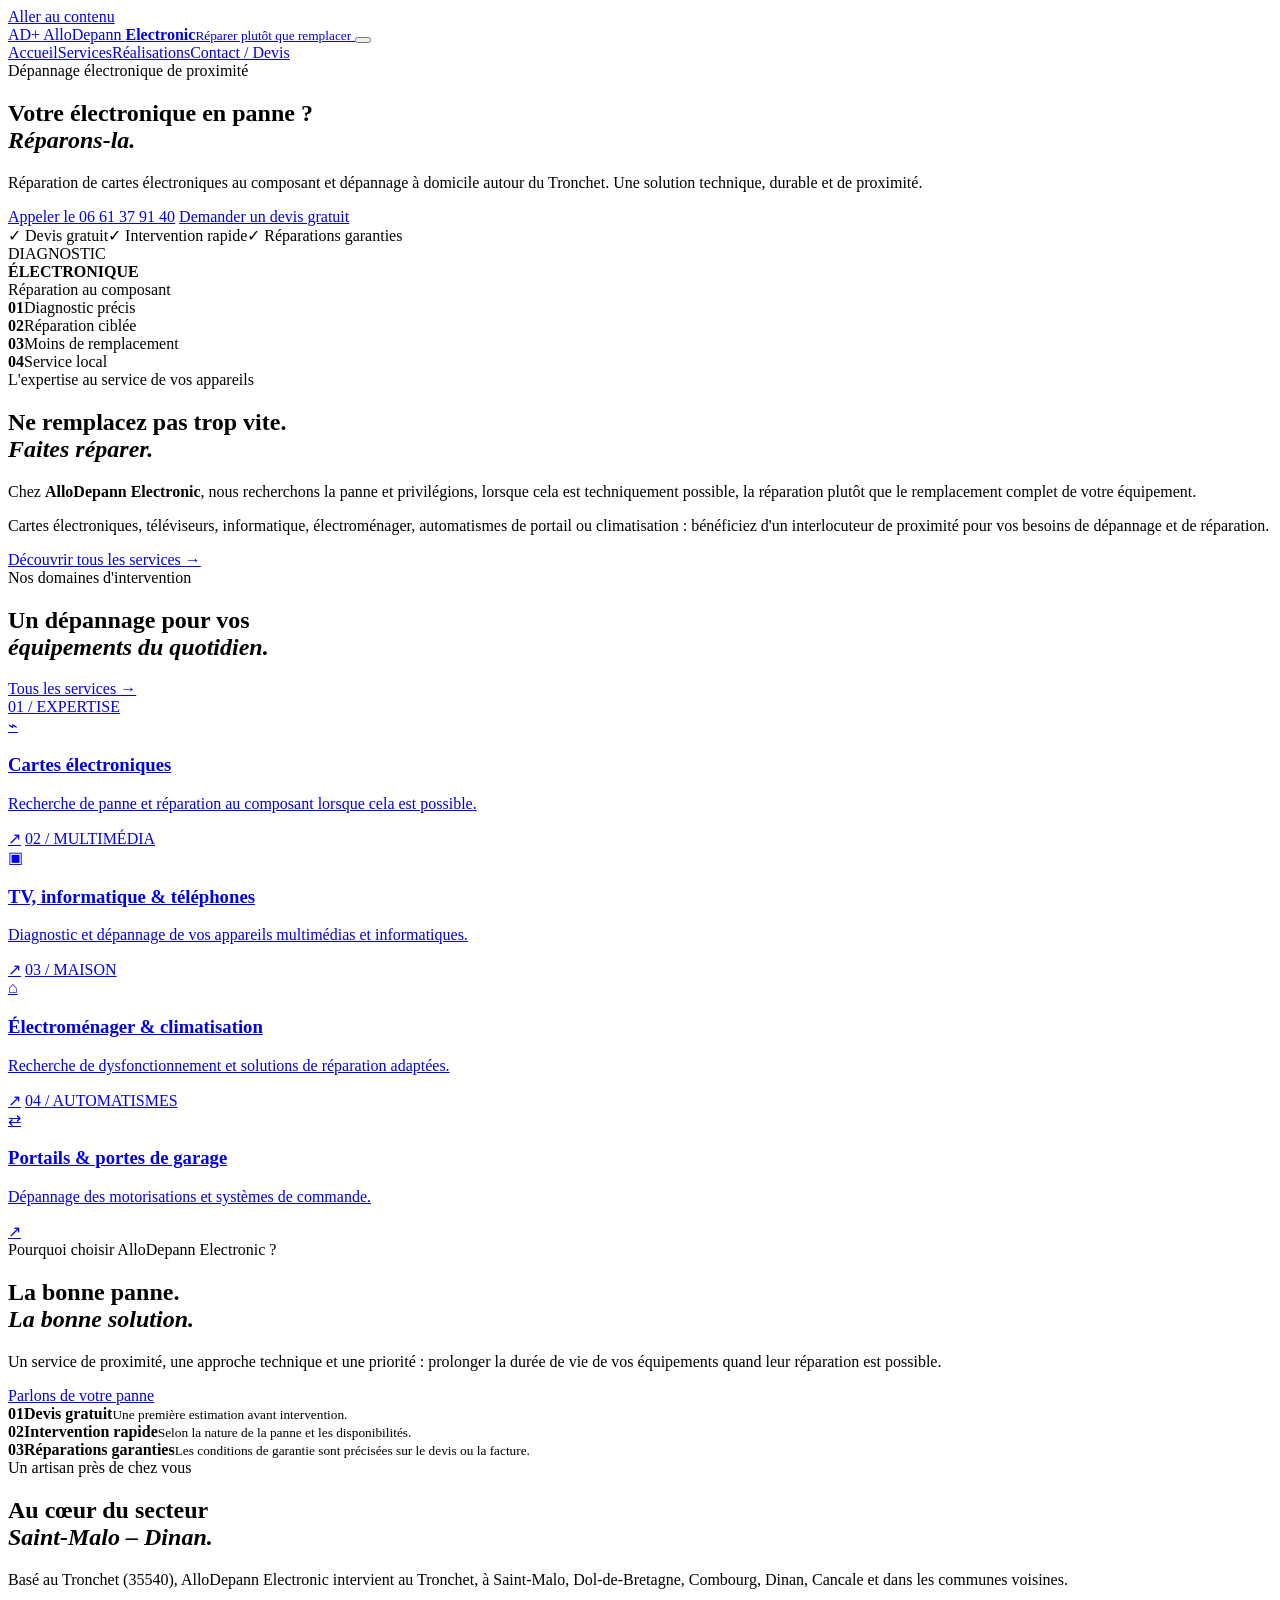
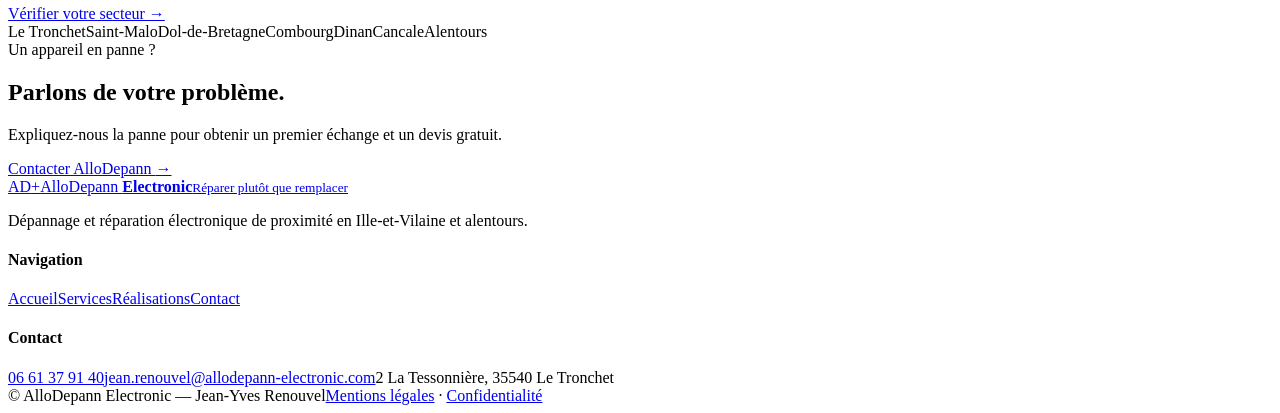
==== index.html @ dc83f302 "Add files via upload" ====
<!doctype html>
<html lang="fr">
<head>
  <meta charset="utf-8">
  <meta name="viewport" content="width=device-width, initial-scale=1">
  <title>AlloDepann Electronic | Dépannage et réparation électronique à domicile</title>
  <meta name="description" content="AlloDepann Electronic : réparation de cartes électroniques au composant et dépannage à domicile au Tronchet, Saint-Malo, Dol-de-Bretagne, Combourg, Dinan et alentours. Devis gratuit.">
  <meta name="robots" content="index,follow">
  <link rel="canonical" href="https://allodepann-electronic.fr/">
  <meta property="og:type" content="website">
  <meta property="og:title" content="AlloDepann Electronic — Réparer plutôt que remplacer">
  <meta property="og:description" content="Réparation électronique, cartes électroniques au composant et dépannage de proximité en Ille-et-Vilaine et Côtes-d'Armor.">
  <meta property="og:url" content="https://allodepann-electronic.fr/">
  <meta name="theme-color" content="#0b2340">
  <link rel="icon" href="assets/favicon.svg" type="image/svg+xml">
  <link rel="stylesheet" href="css/style.css">
  <script defer src="js/main.js"></script>
  <script type="application/ld+json">
  {
    "@context":"https://schema.org",
    "@type":"ElectronicsRepairShop",
    "name":"AlloDepann Electronic",
    "url":"https://allodepann-electronic.fr/",
    "telephone":"+33661379140",
    "email":"jean.renouvel@allodepann-electronic.com",
    "address":{"@type":"PostalAddress","streetAddress":"2 La Tessonnière","postalCode":"35540","addressLocality":"Le Tronchet","addressCountry":"FR"},
    "areaServed":["Le Tronchet","Saint-Malo","Dol-de-Bretagne","Combourg","Dinan","Cancale"],
    "description":"Réparation électronique, réparation de cartes électroniques au composant et dépannage à domicile.",
    "slogan":"Réparer plutôt que remplacer"
  }
  </script>
</head>
<body>
  <a class="skip-link" href="#contenu">Aller au contenu</a>
  <header class="site-header">
    <div class="container nav-wrap">
      <a class="brand" href="index.html" aria-label="AlloDepann Electronic, accueil">
        <span class="brand-mark">AD<span>+</span></span>
        <span class="brand-name">AlloDepann <b>Electronic</b><small>Réparer plutôt que remplacer</small></span>
      </a>
      <button class="menu-toggle" aria-label="Ouvrir le menu" aria-expanded="false"><span></span><span></span><span></span></button>
      <nav class="main-nav" aria-label="Navigation principale">
        <a class="active" href="index.html">Accueil</a><a href="services.html">Services</a><a href="realisations.html">Réalisations</a><a href="contact.html" class="nav-cta">Contact / Devis</a>
      </nav>
    </div>
  </header>

  <main id="contenu">
    <section class="hero">
      <div class="hero-grid"></div>
      <div class="container hero-content">
        <div class="eyebrow"><span></span> Dépannage électronique de proximité</div>
        <h1>Votre électronique en panne ?<br><em>Réparons-la.</em></h1>
        <p class="hero-lead">Réparation de cartes électroniques au composant et dépannage à domicile autour du Tronchet. Une solution technique, durable et de proximité.</p>
        <div class="hero-actions">
          <a class="btn btn-orange" href="tel:+33661379140">Appeler le 06 61 37 91 40</a>
          <a class="btn btn-outline" href="contact.html">Demander un devis gratuit</a>
        </div>
        <div class="hero-points"><span>✓ Devis gratuit</span><span>✓ Intervention rapide</span><span>✓ Réparations garanties</span></div>
      </div>
      <div class="hero-chip chip-one">DIAGNOSTIC<br><b>ÉLECTRONIQUE</b></div>
      <div class="hero-chip chip-two"><span class="pulse"></span> Réparation au composant</div>
    </section>

    <section class="trust-strip">
      <div class="container trust-grid">
        <div><strong>01</strong><span>Diagnostic précis</span></div><div><strong>02</strong><span>Réparation ciblée</span></div><div><strong>03</strong><span>Moins de remplacement</span></div><div><strong>04</strong><span>Service local</span></div>
      </div>
    </section>

    <section class="section container intro-section">
      <div class="section-kicker">L'expertise au service de vos appareils</div>
      <div class="two-col">
        <div><h2>Ne remplacez pas trop vite.<br><em>Faites réparer.</em></h2></div>
        <div><p class="large-copy">Chez <strong>AlloDepann Electronic</strong>, nous recherchons la panne et privilégions, lorsque cela est techniquement possible, la réparation plutôt que le remplacement complet de votre équipement.</p><p>Cartes électroniques, téléviseurs, informatique, électroménager, automatismes de portail ou climatisation : bénéficiez d'un interlocuteur de proximité pour vos besoins de dépannage et de réparation.</p><a class="text-link" href="services.html">Découvrir tous les services <span>→</span></a></div>
      </div>
    </section>

    <section class="section services-preview">
      <div class="container">
        <div class="section-heading"><div><div class="section-kicker">Nos domaines d'intervention</div><h2>Un dépannage pour vos<br><em>équipements du quotidien.</em></h2></div><a class="text-link desktop-link" href="services.html">Tous les services →</a></div>
        <div class="service-grid">
          <a class="service-card featured" href="services.html#cartes"><span class="card-number">01 / EXPERTISE</span><div class="line-icon">⌁</div><h3>Cartes électroniques</h3><p>Recherche de panne et réparation au composant lorsque cela est possible.</p><span class="card-arrow">↗</span></a>
          <a class="service-card" href="services.html#multimedia"><span class="card-number">02 / MULTIMÉDIA</span><div class="line-icon">▣</div><h3>TV, informatique & téléphones</h3><p>Diagnostic et dépannage de vos appareils multimédias et informatiques.</p><span class="card-arrow">↗</span></a>
          <a class="service-card" href="services.html#maison"><span class="card-number">03 / MAISON</span><div class="line-icon">⌂</div><h3>Électroménager & climatisation</h3><p>Recherche de dysfonctionnement et solutions de réparation adaptées.</p><span class="card-arrow">↗</span></a>
          <a class="service-card" href="services.html#automatismes"><span class="card-number">04 / AUTOMATISMES</span><div class="line-icon">⇄</div><h3>Portails & portes de garage</h3><p>Dépannage des motorisations et systèmes de commande.</p><span class="card-arrow">↗</span></a>
        </div>
      </div>
    </section>

    <section class="section container promise-section">
      <div class="promise-panel">
        <div><div class="section-kicker light">Pourquoi choisir AlloDepann Electronic ?</div><h2>La bonne panne.<br><em>La bonne solution.</em></h2><p>Un service de proximité, une approche technique et une priorité : prolonger la durée de vie de vos équipements quand leur réparation est possible.</p><a class="btn btn-orange" href="contact.html">Parlons de votre panne</a></div>
        <div class="promise-list"><div><b>01</b><span><strong>Devis gratuit</strong><small>Une première estimation avant intervention.</small></span></div><div><b>02</b><span><strong>Intervention rapide</strong><small>Selon la nature de la panne et les disponibilités.</small></span></div><div><b>03</b><span><strong>Réparations garanties</strong><small>Les conditions de garantie sont précisées sur le devis ou la facture.</small></span></div></div>
      </div>
    </section>

    <section class="section area-section">
      <div class="container area-grid"><div><div class="section-kicker">Un artisan près de chez vous</div><h2>Au cœur du secteur<br><em>Saint-Malo – Dinan.</em></h2><p>Basé au Tronchet (35540), AlloDepann Electronic intervient au Tronchet, à Saint-Malo, Dol-de-Bretagne, Combourg, Dinan, Cancale et dans les communes voisines.</p><a class="text-link" href="contact.html">Vérifier votre secteur →</a></div><div class="area-tags"><span>Le Tronchet</span><span>Saint-Malo</span><span>Dol-de-Bretagne</span><span>Combourg</span><span>Dinan</span><span>Cancale</span><span>Alentours</span></div></div>
    </section>

    <section class="bottom-cta"><div class="container bottom-cta-inner"><div><div class="section-kicker light">Un appareil en panne ?</div><h2>Parlons de votre problème.</h2><p>Expliquez-nous la panne pour obtenir un premier échange et un devis gratuit.</p></div><a class="btn btn-orange" href="contact.html">Contacter AlloDepann <span>→</span></a></div></section>
  </main>

  <footer class="site-footer"><div class="container footer-grid"><div><a class="brand brand-footer" href="index.html"><span class="brand-mark">AD<span>+</span></span><span class="brand-name">AlloDepann <b>Electronic</b><small>Réparer plutôt que remplacer</small></span></a><p class="footer-note">Dépannage et réparation électronique de proximité en Ille-et-Vilaine et alentours.</p></div><div><h4>Navigation</h4><a href="index.html">Accueil</a><a href="services.html">Services</a><a href="realisations.html">Réalisations</a><a href="contact.html">Contact</a></div><div><h4>Contact</h4><a href="tel:+33661379140">06 61 37 91 40</a><a href="mailto:jean.renouvel@allodepann-electronic.com">jean.renouvel@allodepann-electronic.com</a><span>2 La Tessonnière, 35540 Le Tronchet</span></div></div><div class="container footer-bottom"><span>© <span data-year></span> AlloDepann Electronic — Jean‑Yves Renouvel</span><span><a href="mentions-legales.html">Mentions légales</a> · <a href="confidentialite.html">Confidentialité</a></span></div></footer>
</body>
</html>
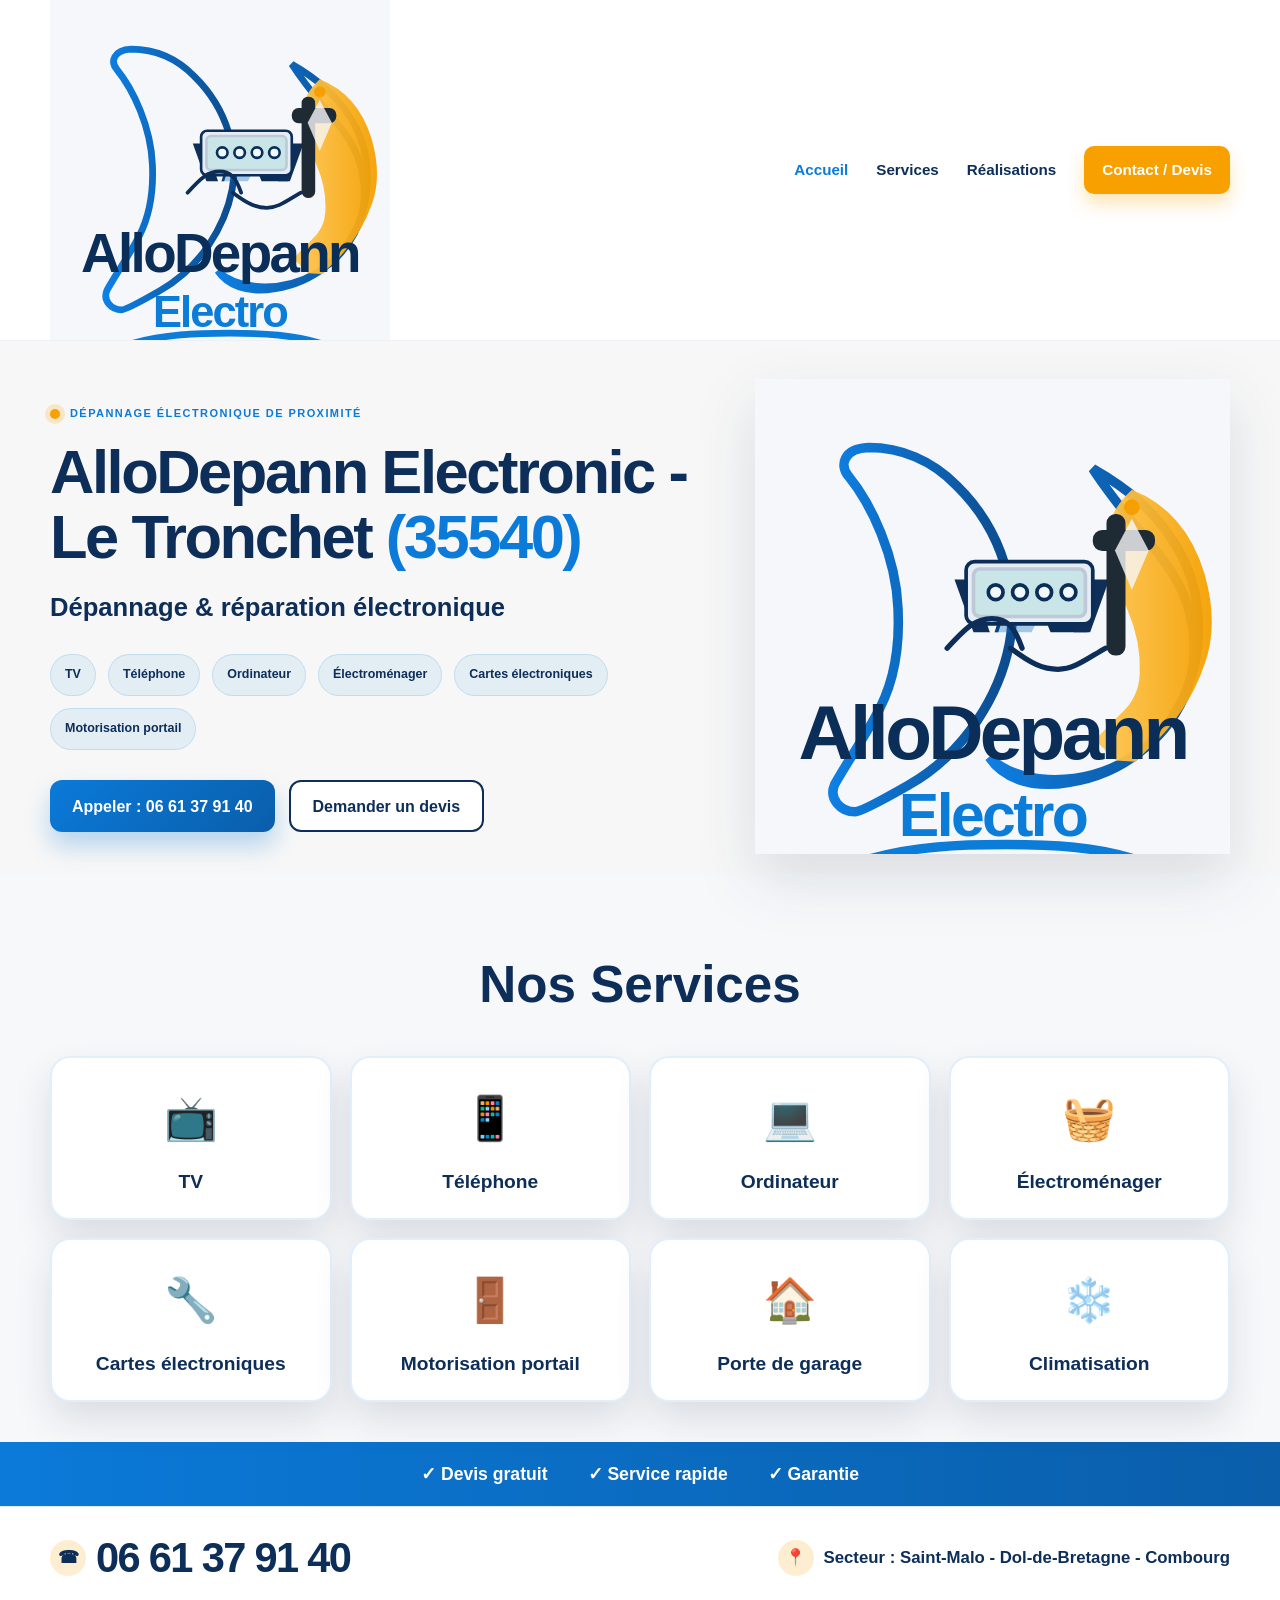
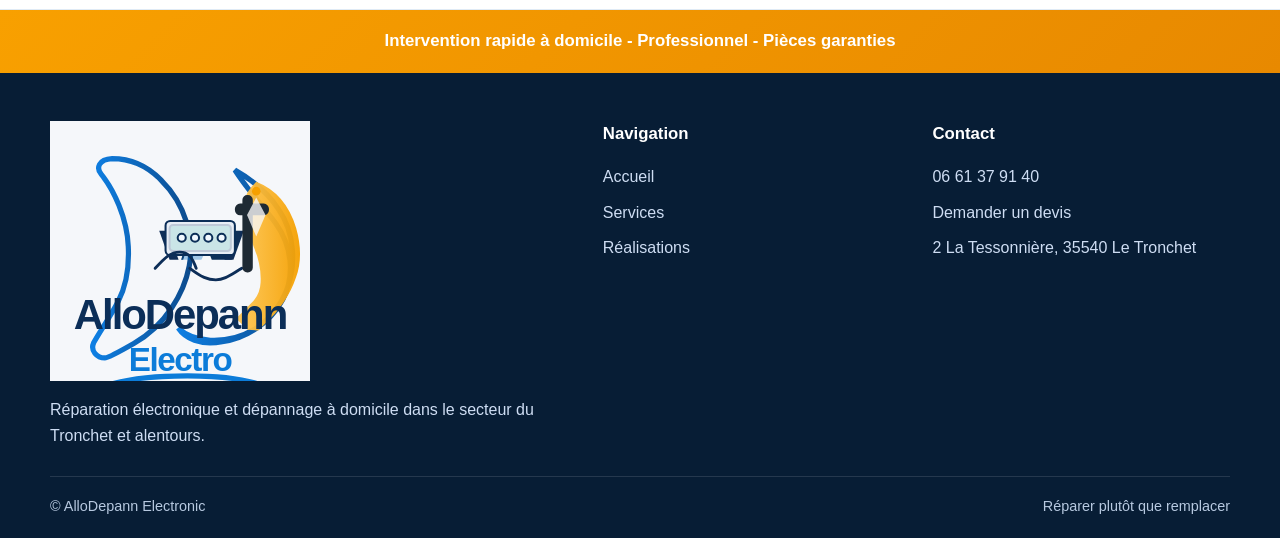
==== commit 33a9b2ac: "Update the homepage to match the provided AlloDepann Electronic branding and add a custom SVG logo a" ====
--- a/index.html
+++ b/index.html
@@ -1,107 +1,159 @@
 <!doctype html>
 <html lang="fr">
-<head>
-  <meta charset="utf-8">
-  <meta name="viewport" content="width=device-width, initial-scale=1">
-  <title>AlloDepann Electronic | Dépannage et réparation électronique à domicile</title>
-  <meta name="description" content="AlloDepann Electronic : réparation de cartes électroniques au composant et dépannage à domicile au Tronchet, Saint-Malo, Dol-de-Bretagne, Combourg, Dinan et alentours. Devis gratuit.">
-  <meta name="robots" content="index,follow">
-  <link rel="canonical" href="https://allodepann-electronic.fr/">
-  <meta property="og:type" content="website">
-  <meta property="og:title" content="AlloDepann Electronic — Réparer plutôt que remplacer">
-  <meta property="og:description" content="Réparation électronique, cartes électroniques au composant et dépannage de proximité en Ille-et-Vilaine et Côtes-d'Armor.">
-  <meta property="og:url" content="https://allodepann-electronic.fr/">
-  <meta name="theme-color" content="#0b2340">
-  <link rel="icon" href="assets/favicon.svg" type="image/svg+xml">
-  <link rel="stylesheet" href="css/style.css">
-  <script defer src="js/main.js"></script>
-  <script type="application/ld+json">
-  {
-    "@context":"https://schema.org",
-    "@type":"ElectronicsRepairShop",
-    "name":"AlloDepann Electronic",
-    "url":"https://allodepann-electronic.fr/",
-    "telephone":"+33661379140",
-    "email":"jean.renouvel@allodepann-electronic.com",
-    "address":{"@type":"PostalAddress","streetAddress":"2 La Tessonnière","postalCode":"35540","addressLocality":"Le Tronchet","addressCountry":"FR"},
-    "areaServed":["Le Tronchet","Saint-Malo","Dol-de-Bretagne","Combourg","Dinan","Cancale"],
-    "description":"Réparation électronique, réparation de cartes électroniques au composant et dépannage à domicile.",
-    "slogan":"Réparer plutôt que remplacer"
-  }
-  </script>
-</head>
-<body>
-  <a class="skip-link" href="#contenu">Aller au contenu</a>
-  <header class="site-header">
-    <div class="container nav-wrap">
-      <a class="brand" href="index.html" aria-label="AlloDepann Electronic, accueil">
-        <span class="brand-mark">AD<span>+</span></span>
-        <span class="brand-name">AlloDepann <b>Electronic</b><small>Réparer plutôt que remplacer</small></span>
-      </a>
-      <button class="menu-toggle" aria-label="Ouvrir le menu" aria-expanded="false"><span></span><span></span><span></span></button>
-      <nav class="main-nav" aria-label="Navigation principale">
-        <a class="active" href="index.html">Accueil</a><a href="services.html">Services</a><a href="realisations.html">Réalisations</a><a href="contact.html" class="nav-cta">Contact / Devis</a>
-      </nav>
-    </div>
-  </header>
+  <head>
+    <meta charset="utf-8">
+    <meta name="viewport" content="width=device-width, initial-scale=1">
+    <title>AlloDepann Electronic | Dépannage & réparation électronique</title>
+    <meta name="description" content="AlloDepann Electronic : dépannage et réparation électronique à domicile dans le secteur de Saint-Malo, Dol-de-Bretagne, Combourg, Dinan et Le Tronchet.">
+    <meta name="robots" content="index,follow">
+    <meta property="og:title" content="AlloDepann Electronic - Dépannage & réparation électronique">
+    <meta property="og:description" content="Diagnostic, réparation de cartes électroniques, téléphones, électroménager, climatisation et motorisation de portail.">
+    <meta property="og:type" content="website">
+    <meta property="og:url" content="https://allodepann-electronic.fr/">
+    <meta name="theme-color" content="#0b2340">
+    <link rel="icon" href="assets/favicon.svg" type="image/svg+xml">
+    <link rel="stylesheet" href="css/style.css">
+    <script defer src="js/main.js"></script>
+  </head>
+  <body>
+    <header class="site-header">
+      <div class="container nav-wrap">
+        <a class="brand" href="index.html" aria-label="AlloDepann Electronic accueil">
+          <img src="assets/logo.svg" alt="AlloDepann Electro" class="brand-logo">
+        </a>
+        <button class="menu-toggle" aria-label="Ouvrir le menu" aria-expanded="false">
+          <span></span><span></span><span></span>
+        </button>
+        <nav class="main-nav" aria-label="Navigation principale">
+          <a class="active" href="index.html">Accueil</a>
+          <a href="services.html">Services</a>
+          <a href="realisations.html">Réalisations</a>
+          <a href="contact.html" class="nav-cta">Contact / Devis</a>
+        </nav>
+      </div>
+    </header>
 
-  <main id="contenu">
-    <section class="hero">
-      <div class="hero-grid"></div>
-      <div class="container hero-content">
-        <div class="eyebrow"><span></span> Dépannage électronique de proximité</div>
-        <h1>Votre électronique en panne ?<br><em>Réparons-la.</em></h1>
-        <p class="hero-lead">Réparation de cartes électroniques au composant et dépannage à domicile autour du Tronchet. Une solution technique, durable et de proximité.</p>
-        <div class="hero-actions">
-          <a class="btn btn-orange" href="tel:+33661379140">Appeler le 06 61 37 91 40</a>
-          <a class="btn btn-outline" href="contact.html">Demander un devis gratuit</a>
+    <main>
+      <section class="hero">
+        <div class="container hero-inner">
+          <div class="hero-copy">
+            <div class="eyebrow"><span></span> Dépannage électronique de proximité</div>
+            <h1>AlloDepann Electronic - Le Tronchet <span>(35540)</span></h1>
+            <p class="lead">Dépannage & réparation électronique</p>
+            <div class="hero-services">
+              <span>TV</span>
+              <span>Téléphone</span>
+              <span>Ordinateur</span>
+              <span>Électroménager</span>
+              <span>Cartes électroniques</span>
+              <span>Motorisation portail</span>
+            </div>
+            <div class="hero-actions">
+              <a class="btn btn-primary" href="tel:+33661379140">Appeler : 06 61 37 91 40</a>
+              <a class="btn btn-secondary" href="contact.html">Demander un devis</a>
+            </div>
+          </div>
+          <div class="hero-visual">
+            <img src="assets/logo.svg" alt="Logo AlloDepann Electronic" class="hero-logo">
+          </div>
         </div>
-        <div class="hero-points"><span>✓ Devis gratuit</span><span>✓ Intervention rapide</span><span>✓ Réparations garanties</span></div>
-      </div>
-      <div class="hero-chip chip-one">DIAGNOSTIC<br><b>ÉLECTRONIQUE</b></div>
-      <div class="hero-chip chip-two"><span class="pulse"></span> Réparation au composant</div>
-    </section>
+      </section>
 
-    <section class="trust-strip">
-      <div class="container trust-grid">
-        <div><strong>01</strong><span>Diagnostic précis</span></div><div><strong>02</strong><span>Réparation ciblée</span></div><div><strong>03</strong><span>Moins de remplacement</span></div><div><strong>04</strong><span>Service local</span></div>
-      </div>
-    </section>
+      <section class="services-overview">
+        <div class="container">
+          <h2>Nos Services</h2>
+          <div class="service-grid">
+            <article class="service-card">
+              <div class="icon">📺</div>
+              <h3>TV</h3>
+            </article>
+            <article class="service-card">
+              <div class="icon">📱</div>
+              <h3>Téléphone</h3>
+            </article>
+            <article class="service-card">
+              <div class="icon">💻</div>
+              <h3>Ordinateur</h3>
+            </article>
+            <article class="service-card">
+              <div class="icon">🧺</div>
+              <h3>Électroménager</h3>
+            </article>
+            <article class="service-card">
+              <div class="icon">🔧</div>
+              <h3>Cartes électroniques</h3>
+            </article>
+            <article class="service-card">
+              <div class="icon">🚪</div>
+              <h3>Motorisation portail</h3>
+            </article>
+            <article class="service-card">
+              <div class="icon">🏠</div>
+              <h3>Porte de garage</h3>
+            </article>
+            <article class="service-card">
+              <div class="icon">❄️</div>
+              <h3>Climatisation</h3>
+            </article>
+          </div>
+        </div>
+      </section>
 
-    <section class="section container intro-section">
-      <div class="section-kicker">L'expertise au service de vos appareils</div>
-      <div class="two-col">
-        <div><h2>Ne remplacez pas trop vite.<br><em>Faites réparer.</em></h2></div>
-        <div><p class="large-copy">Chez <strong>AlloDepann Electronic</strong>, nous recherchons la panne et privilégions, lorsque cela est techniquement possible, la réparation plutôt que le remplacement complet de votre équipement.</p><p>Cartes électroniques, téléviseurs, informatique, électroménager, automatismes de portail ou climatisation : bénéficiez d'un interlocuteur de proximité pour vos besoins de dépannage et de réparation.</p><a class="text-link" href="services.html">Découvrir tous les services <span>→</span></a></div>
-      </div>
-    </section>
+      <section class="promo-bar">
+        <div class="container promo-inner">
+          <span>✓ Devis gratuit</span>
+          <span>✓ Service rapide</span>
+          <span>✓ Garantie</span>
+        </div>
+      </section>
 
-    <section class="section services-preview">
-      <div class="container">
-        <div class="section-heading"><div><div class="section-kicker">Nos domaines d'intervention</div><h2>Un dépannage pour vos<br><em>équipements du quotidien.</em></h2></div><a class="text-link desktop-link" href="services.html">Tous les services →</a></div>
-        <div class="service-grid">
-          <a class="service-card featured" href="services.html#cartes"><span class="card-number">01 / EXPERTISE</span><div class="line-icon">⌁</div><h3>Cartes électroniques</h3><p>Recherche de panne et réparation au composant lorsque cela est possible.</p><span class="card-arrow">↗</span></a>
-          <a class="service-card" href="services.html#multimedia"><span class="card-number">02 / MULTIMÉDIA</span><div class="line-icon">▣</div><h3>TV, informatique & téléphones</h3><p>Diagnostic et dépannage de vos appareils multimédias et informatiques.</p><span class="card-arrow">↗</span></a>
-          <a class="service-card" href="services.html#maison"><span class="card-number">03 / MAISON</span><div class="line-icon">⌂</div><h3>Électroménager & climatisation</h3><p>Recherche de dysfonctionnement et solutions de réparation adaptées.</p><span class="card-arrow">↗</span></a>
-          <a class="service-card" href="services.html#automatismes"><span class="card-number">04 / AUTOMATISMES</span><div class="line-icon">⇄</div><h3>Portails & portes de garage</h3><p>Dépannage des motorisations et systèmes de commande.</p><span class="card-arrow">↗</span></a>
+      <section class="contact-strip">
+        <div class="container contact-strip-inner">
+          <div class="phone-block">
+            <span class="phone-icon">☎</span>
+            <span class="phone-number">06 61 37 91 40</span>
+          </div>
+          <div class="location-block">
+            <span class="location-icon">📍</span>
+            <span>Secteur : Saint-Malo - Dol-de-Bretagne - Combourg</span>
+          </div>
+        </div>
+      </section>
+
+      <section class="bottom-banner">
+        <div class="container">
+          Intervention rapide à domicile - Professionnel - Pièces garanties
+        </div>
+      </section>
+    </main>
+
+    <footer class="site-footer">
+      <div class="container footer-grid">
+        <div>
+          <img src="assets/logo.svg" alt="AlloDepann Electronic" class="footer-logo">
+          <p>Réparation électronique et dépannage à domicile dans le secteur du Tronchet et alentours.</p>
+        </div>
+        <div>
+          <h3>Navigation</h3>
+          <ul>
+            <li><a href="index.html">Accueil</a></li>
+            <li><a href="services.html">Services</a></li>
+            <li><a href="realisations.html">Réalisations</a></li>
+          </ul>
+        </div>
+        <div>
+          <h3>Contact</h3>
+          <ul>
+            <li><a href="tel:+33661379140">06 61 37 91 40</a></li>
+            <li><a href="contact.html">Demander un devis</a></li>
+            <li>2 La Tessonnière, 35540 Le Tronchet</li>
+          </ul>
         </div>
       </div>
-    </section>
-
-    <section class="section container promise-section">
-      <div class="promise-panel">
-        <div><div class="section-kicker light">Pourquoi choisir AlloDepann Electronic ?</div><h2>La bonne panne.<br><em>La bonne solution.</em></h2><p>Un service de proximité, une approche technique et une priorité : prolonger la durée de vie de vos équipements quand leur réparation est possible.</p><a class="btn btn-orange" href="contact.html">Parlons de votre panne</a></div>
-        <div class="promise-list"><div><b>01</b><span><strong>Devis gratuit</strong><small>Une première estimation avant intervention.</small></span></div><div><b>02</b><span><strong>Intervention rapide</strong><small>Selon la nature de la panne et les disponibilités.</small></span></div><div><b>03</b><span><strong>Réparations garanties</strong><small>Les conditions de garantie sont précisées sur le devis ou la facture.</small></span></div></div>
+      <div class="container footer-bottom">
+        <span>© <span data-year></span> AlloDepann Electronic</span>
+        <span>Réparer plutôt que remplacer</span>
       </div>
-    </section>
-
-    <section class="section area-section">
-      <div class="container area-grid"><div><div class="section-kicker">Un artisan près de chez vous</div><h2>Au cœur du secteur<br><em>Saint-Malo – Dinan.</em></h2><p>Basé au Tronchet (35540), AlloDepann Electronic intervient au Tronchet, à Saint-Malo, Dol-de-Bretagne, Combourg, Dinan, Cancale et dans les communes voisines.</p><a class="text-link" href="contact.html">Vérifier votre secteur →</a></div><div class="area-tags"><span>Le Tronchet</span><span>Saint-Malo</span><span>Dol-de-Bretagne</span><span>Combourg</span><span>Dinan</span><span>Cancale</span><span>Alentours</span></div></div>
-    </section>
-
-    <section class="bottom-cta"><div class="container bottom-cta-inner"><div><div class="section-kicker light">Un appareil en panne ?</div><h2>Parlons de votre problème.</h2><p>Expliquez-nous la panne pour obtenir un premier échange et un devis gratuit.</p></div><a class="btn btn-orange" href="contact.html">Contacter AlloDepann <span>→</span></a></div></section>
-  </main>
-
-  <footer class="site-footer"><div class="container footer-grid"><div><a class="brand brand-footer" href="index.html"><span class="brand-mark">AD<span>+</span></span><span class="brand-name">AlloDepann <b>Electronic</b><small>Réparer plutôt que remplacer</small></span></a><p class="footer-note">Dépannage et réparation électronique de proximité en Ille-et-Vilaine et alentours.</p></div><div><h4>Navigation</h4><a href="index.html">Accueil</a><a href="services.html">Services</a><a href="realisations.html">Réalisations</a><a href="contact.html">Contact</a></div><div><h4>Contact</h4><a href="tel:+33661379140">06 61 37 91 40</a><a href="mailto:jean.renouvel@allodepann-electronic.com">jean.renouvel@allodepann-electronic.com</a><span>2 La Tessonnière, 35540 Le Tronchet</span></div></div><div class="container footer-bottom"><span>© <span data-year></span> AlloDepann Electronic — Jean‑Yves Renouvel</span><span><a href="mentions-legales.html">Mentions légales</a> · <a href="confidentialite.html">Confidentialité</a></span></div></footer>
-</body>
+    </footer>
+  </body>
 </html>
--- a/css/style.css
+++ b/css/style.css
@@ -0,0 +1,383 @@
+@import url('https://fonts.googleapis.com/css2?family=DM+Sans:wght@400;500;600;700&family=Manrope:wght@400;500;600;700;800&display=swap');
+
+:root {
+  --navy: #0d2e58;
+  --blue: #0b7ad9;
+  --blue-deep: #0a5eaa;
+  --orange: #f8a000;
+  --orange-deep: #e88900;
+  --ink: #17283b;
+  --muted: #4c6078;
+  --line: #dfeaf5;
+  --light: #f3f8fd;
+  --white: #ffffff;
+  --shadow: 0 18px 38px rgba(11, 35, 64, 0.12);
+}
+
+* { box-sizing: border-box; }
+html { scroll-behavior: smooth; }
+body {
+  margin: 0;
+  font-family: 'DM Sans', sans-serif;
+  background: #f7f8fa;
+  color: var(--ink);
+  line-height: 1.6;
+}
+img { max-width: 100%; display: block; }
+a { color: inherit; text-decoration: none; }
+.container {
+  width: min(1180px, calc(100% - 32px));
+  margin: 0 auto;
+}
+.site-header {
+  position: sticky;
+  top: 0;
+  z-index: 100;
+  background: rgba(255,255,255,.96);
+  backdrop-filter: blur(10px);
+  border-bottom: 1px solid rgba(32,72,118,.08);
+}
+.nav-wrap {
+  display: flex;
+  align-items: center;
+  justify-content: space-between;
+  min-height: 82px;
+}
+.brand {
+  display: flex;
+  align-items: center;
+}
+.brand-logo {
+  width: min(340px, 52vw);
+  height: auto;
+}
+.main-nav {
+  display: flex;
+  align-items: center;
+  gap: 28px;
+  font-weight: 700;
+  font-size: 0.95rem;
+}
+.main-nav a {
+  color: var(--navy);
+  transition: color .2s ease;
+}
+.main-nav a:hover,
+.main-nav a.active {
+  color: var(--blue);
+}
+.main-nav .nav-cta {
+  background: var(--orange);
+  color: white;
+  padding: 12px 18px;
+  border-radius: 10px;
+  box-shadow: 0 10px 18px rgba(248,160,0,.28);
+}
+.main-nav .nav-cta:hover {
+  background: var(--orange-deep);
+}
+.menu-toggle {
+  display: none;
+  background: transparent;
+  border: 0;
+  padding: 8px;
+  cursor: pointer;
+}
+.menu-toggle span {
+  display: block;
+  width: 26px;
+  height: 3px;
+  background: var(--navy);
+  border-radius: 3px;
+  margin: 5px 0;
+}
+.hero {
+  background: #f7f7f7;
+  padding: 38px 0 20px;
+}
+.hero-inner {
+  display: grid;
+  grid-template-columns: 1.35fr .95fr;
+  align-items: center;
+  gap: 30px;
+}
+.eyebrow {
+  display: inline-flex;
+  align-items: center;
+  gap: 10px;
+  text-transform: uppercase;
+  letter-spacing: .13em;
+  color: var(--blue);
+  font-weight: 800;
+  font-size: 11px;
+  margin-bottom: 18px;
+}
+.eyebrow span {
+  display: inline-block;
+  width: 10px;
+  height: 10px;
+  border-radius: 50%;
+  background: var(--orange);
+  box-shadow: 0 0 0 5px rgba(248,160,0,.2);
+}
+.hero h1 {
+  margin: 0;
+  font-family: 'Manrope', sans-serif;
+  font-size: clamp(2.2rem, 4.8vw, 4.1rem);
+  line-height: 1.05;
+  letter-spacing: -0.04em;
+  color: var(--navy);
+}
+.hero h1 span {
+  color: var(--blue);
+}
+.lead {
+  margin: 18px 0 26px;
+  font-size: clamp(1.3rem, 2vw, 2.1rem);
+  color: var(--navy);
+  font-weight: 700;
+}
+.hero-services {
+  display: flex;
+  flex-wrap: wrap;
+  gap: 12px;
+  margin-bottom: 30px;
+}
+.hero-services span {
+  background: rgba(11,122,217,.08);
+  border: 1px solid rgba(11,122,217,.15);
+  color: var(--navy);
+  padding: 10px 14px;
+  border-radius: 999px;
+  font-size: 0.78rem;
+  font-weight: 700;
+}
+.hero-actions {
+  display: flex;
+  flex-wrap: wrap;
+  gap: 14px;
+}
+.btn {
+  display: inline-flex;
+  align-items: center;
+  justify-content: center;
+  min-height: 52px;
+  padding: 0 22px;
+  border-radius: 12px;
+  font-weight: 800;
+  transition: transform .2s ease, box-shadow .2s ease;
+}
+.btn:hover {
+  transform: translateY(-2px);
+}
+.btn-primary {
+  background: linear-gradient(135deg, var(--blue), var(--blue-deep));
+  color: white;
+  box-shadow: 0 14px 24px rgba(11,122,217,.28);
+}
+.btn-secondary {
+  background: white;
+  border: 2px solid var(--navy);
+  color: var(--navy);
+}
+.hero-visual {
+  display: flex;
+  align-items: center;
+  justify-content: center;
+}
+.hero-logo {
+  width: min(620px, 100%);
+  filter: drop-shadow(0 24px 30px rgba(11,35,64,.12));
+}
+.services-overview {
+  padding: 70px 0 40px;
+}
+.services-overview h2 {
+  margin: 0 0 30px;
+  font-family: 'Manrope', sans-serif;
+  text-align: center;
+  font-size: clamp(2.1rem, 4vw, 3.3rem);
+  color: var(--navy);
+}
+.service-grid {
+  display: grid;
+  grid-template-columns: repeat(4, minmax(0, 1fr));
+  gap: 18px;
+}
+.service-card {
+  background: white;
+  border: 2px solid rgba(11,122,217,.12);
+  border-radius: 20px;
+  padding: 26px 20px 20px;
+  text-align: center;
+  box-shadow: var(--shadow);
+}
+.icon {
+  font-size: 2.7rem;
+  margin-bottom: 14px;
+}
+.service-card h3 {
+  margin: 0;
+  font-size: 1.2rem;
+  color: var(--navy);
+}
+.promo-bar {
+  background: linear-gradient(90deg, var(--blue), var(--blue-deep));
+  color: white;
+  padding: 18px 0;
+  font-weight: 800;
+}
+.promo-inner {
+  display: flex;
+  justify-content: center;
+  gap: 40px;
+  flex-wrap: wrap;
+  font-size: 1.1rem;
+}
+.contact-strip {
+  background: #fff;
+  border-top: 1px solid var(--line);
+  border-bottom: 1px solid var(--line);
+  padding: 18px 0;
+}
+.contact-strip-inner {
+  display: flex;
+  justify-content: space-between;
+  align-items: center;
+  gap: 16px;
+  flex-wrap: wrap;
+  font-weight: 700;
+  color: var(--navy);
+}
+.phone-block, .location-block {
+  display: inline-flex;
+  align-items: center;
+  gap: 10px;
+  font-size: 1.05rem;
+}
+.phone-icon, .location-icon {
+  display: inline-grid;
+  place-items: center;
+  width: 36px;
+  height: 36px;
+  background: rgba(248,160,0,.18);
+  border-radius: 50%;
+}
+.phone-number {
+  color: var(--navy);
+  font-size: clamp(1.5rem, 4vw, 2.6rem);
+  letter-spacing: -0.04em;
+  font-family: 'Manrope', sans-serif;
+  font-weight: 800;
+}
+.bottom-banner {
+  background: linear-gradient(135deg, var(--orange), var(--orange-deep));
+  color: #fff;
+  text-align: center;
+  padding: 18px 0;
+  font-weight: 800;
+  font-size: 1.05rem;
+}
+.site-footer {
+  background: #071d35;
+  color: #dfeafb;
+  padding: 48px 0 20px;
+}
+.footer-grid {
+  display: grid;
+  grid-template-columns: 1.4fr .8fr .8fr;
+  gap: 32px;
+  align-items: start;
+}
+.footer-logo {
+  width: 260px;
+  margin-bottom: 16px;
+}
+.site-footer h3 {
+  margin: 0 0 16px;
+  color: white;
+  font-size: 1.05rem;
+}
+.site-footer p,
+.site-footer li {
+  color: #ceddf3;
+  margin: 0;
+}
+.site-footer ul {
+  list-style: none;
+  padding: 0;
+  margin: 0;
+  display: grid;
+  gap: 10px;
+}
+.footer-bottom {
+  display: flex;
+  justify-content: space-between;
+  align-items: center;
+  gap: 16px;
+  padding-top: 18px;
+  margin-top: 28px;
+  border-top: 1px solid rgba(255,255,255,.12);
+  color: #b7c9e0;
+  font-size: .9rem;
+}
+
+@media (max-width: 900px) {
+  .hero-inner {
+    grid-template-columns: 1fr;
+  }
+  .service-grid {
+    grid-template-columns: repeat(2, minmax(0, 1fr));
+  }
+  .footer-grid {
+    grid-template-columns: 1fr;
+  }
+}
+
+@media (max-width: 680px) {
+  .nav-wrap {
+    min-height: 72px;
+  }
+  .main-nav {
+    display: none;
+    position: absolute;
+    top: 71px;
+    left: 0;
+    right: 0;
+    background: white;
+    border-bottom: 1px solid var(--line);
+    box-shadow: var(--shadow);
+    padding: 18px 18px 20px;
+    flex-direction: column;
+    align-items: flex-start;
+    gap: 14px;
+  }
+  .main-nav.open {
+    display: flex;
+  }
+  .menu-toggle {
+    display: block;
+  }
+  .brand-logo {
+    width: min(250px, 52vw);
+  }
+  .promo-inner {
+    gap: 12px;
+    font-size: .95rem;
+  }
+  .service-grid {
+    grid-template-columns: 1fr;
+  }
+  .contact-strip-inner {
+    align-items: flex-start;
+    flex-direction: column;
+  }
+  .phone-number {
+    font-size: 1.6rem;
+  }
+  .footer-bottom {
+    flex-direction: column;
+    justify-content: flex-start;
+    align-items: flex-start;
+  }
+}
